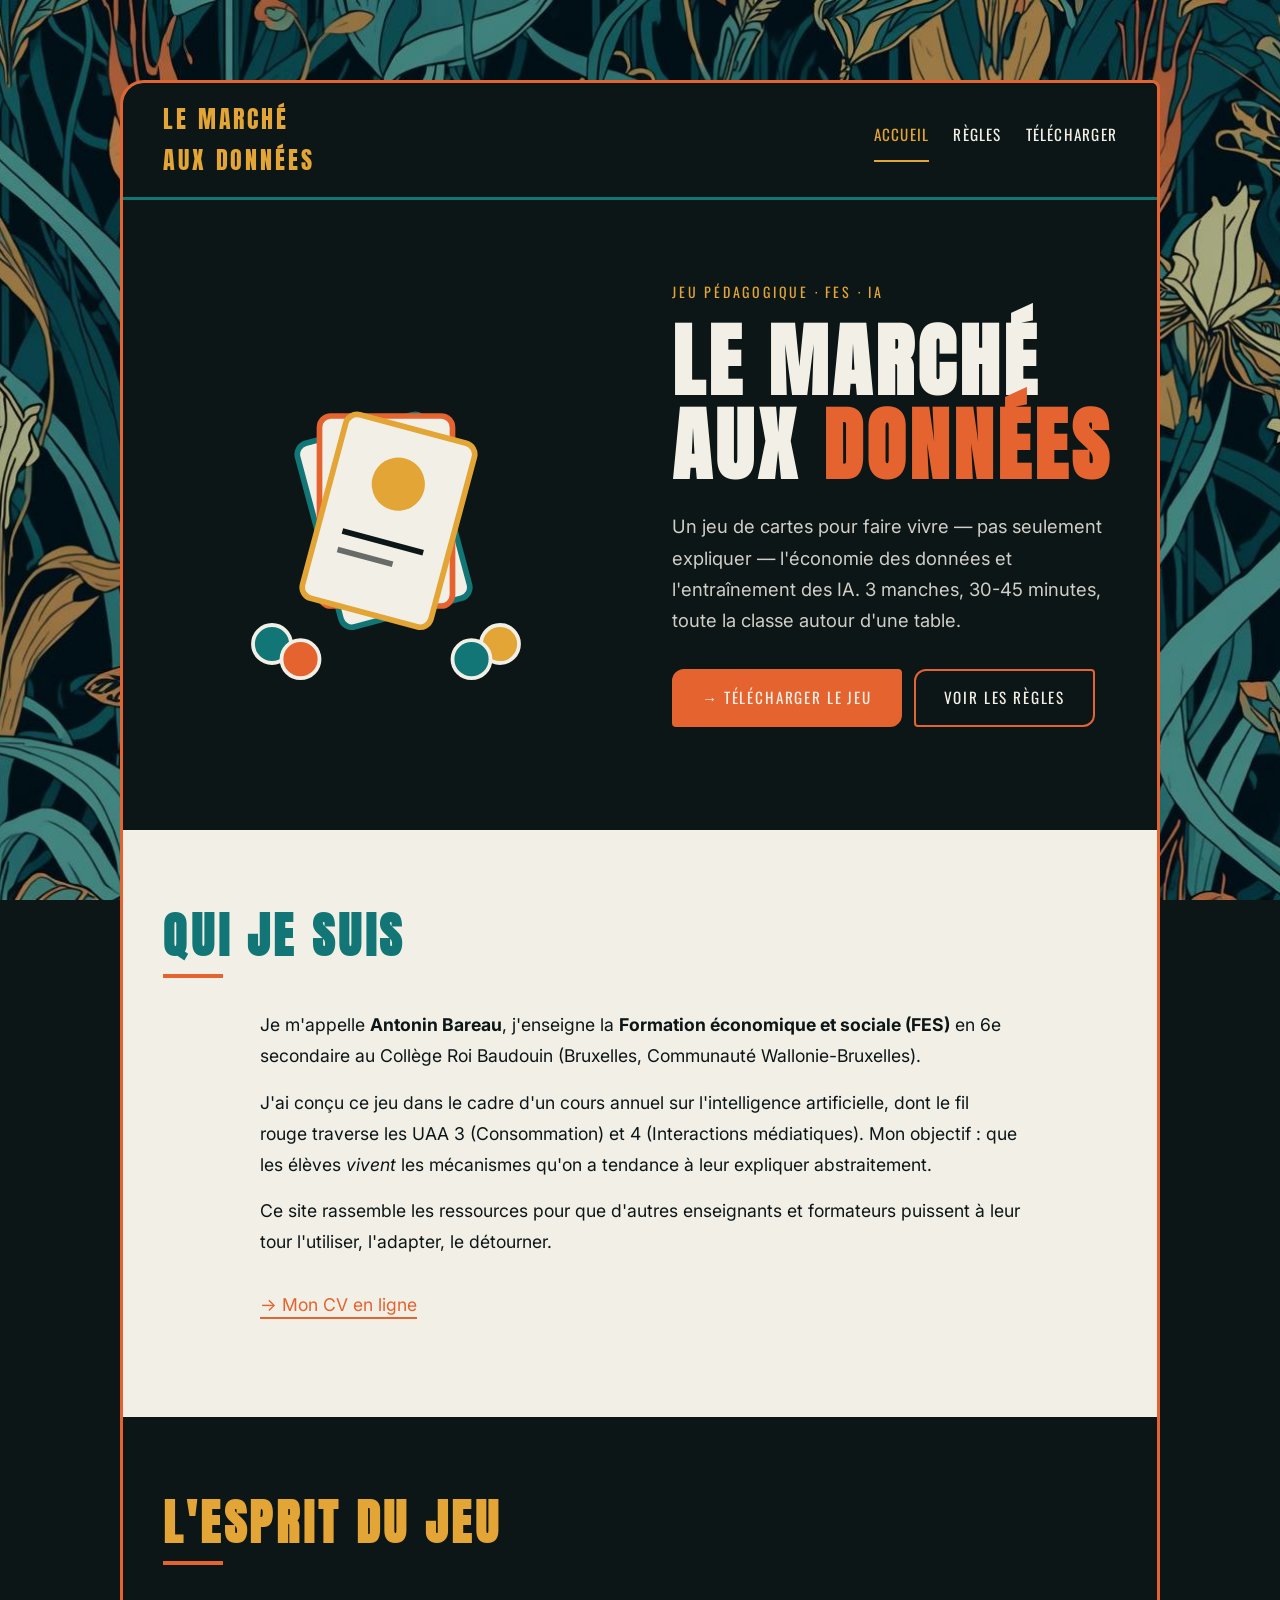
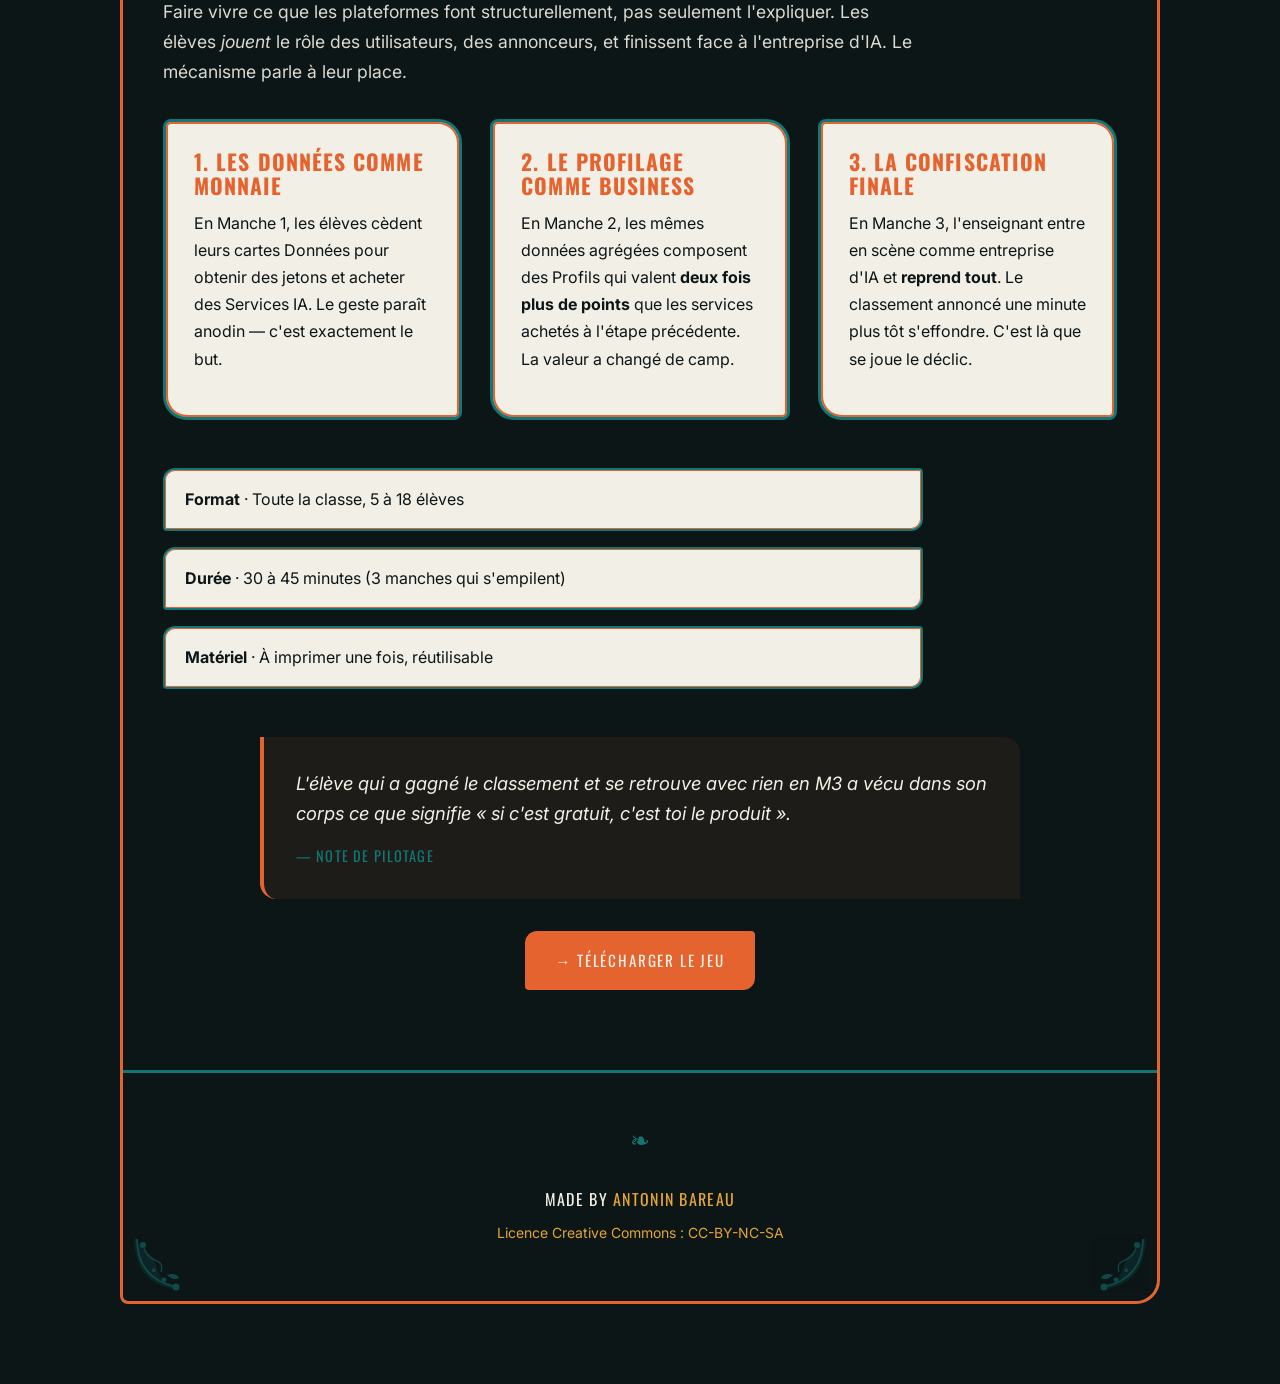
==== index.html @ 691583ef "Initial commit — site vitrine Le marché aux données Site statique HTML/CSS/JS pour partager le jeu p" ====
<!DOCTYPE html>
<html lang="fr">
<head>
  <meta charset="UTF-8">
  <meta name="viewport" content="width=device-width, initial-scale=1.0">
  <title>Le marché aux données — Un jeu pour faire vivre l'économie des données</title>
  <meta name="description" content="Jeu de cartes pédagogique pour faire comprendre aux élèves la collecte de données, le profilage et l'entraînement des IA. Téléchargement libre.">
  <meta name="theme-color" content="#127676">
  <meta property="og:title" content="Le marché aux données">
  <meta property="og:description" content="Un jeu de cartes pour faire vivre l'économie des données et l'entraînement des IA en classe.">
  <link rel="stylesheet" href="assets/css/style.css">
</head>
<body>

<div class="page-frame">

  <!-- Coins ornés Floral Nouveau -->
  <svg class="corner-flourish top-left" viewBox="0 0 100 100" fill="currentColor"><path d="M5,95 Q5,5 95,5 Q70,5 55,20 C40,35 45,55 30,65 Q15,75 5,95 Z" opacity="0.3"/><path d="M10,90 Q10,25 75,10" fill="none" stroke="currentColor" stroke-width="3"/><circle cx="75" cy="10" r="6"/><circle cx="55" cy="22" r="4"/><circle cx="38" cy="38" r="3"/><path d="M20,80 Q25,60 40,55 Q55,50 50,35" fill="none" stroke="currentColor" stroke-width="2"/><circle cx="20" cy="80" r="5"/><path d="M60,30 Q70,20 80,25 Q75,35 60,30 Z"/></svg>
  <svg class="corner-flourish top-right" viewBox="0 0 100 100" fill="currentColor"><path d="M5,95 Q5,5 95,5 Q70,5 55,20 C40,35 45,55 30,65 Q15,75 5,95 Z" opacity="0.3"/><path d="M10,90 Q10,25 75,10" fill="none" stroke="currentColor" stroke-width="3"/><circle cx="75" cy="10" r="6"/><circle cx="55" cy="22" r="4"/><circle cx="38" cy="38" r="3"/><path d="M20,80 Q25,60 40,55 Q55,50 50,35" fill="none" stroke="currentColor" stroke-width="2"/><circle cx="20" cy="80" r="5"/><path d="M60,30 Q70,20 80,25 Q75,35 60,30 Z"/></svg>
  <svg class="corner-flourish bottom-left" viewBox="0 0 100 100" fill="currentColor"><path d="M5,95 Q5,5 95,5 Q70,5 55,20 C40,35 45,55 30,65 Q15,75 5,95 Z" opacity="0.3"/><path d="M10,90 Q10,25 75,10" fill="none" stroke="currentColor" stroke-width="3"/><circle cx="75" cy="10" r="6"/><circle cx="55" cy="22" r="4"/><circle cx="38" cy="38" r="3"/><path d="M20,80 Q25,60 40,55 Q55,50 50,35" fill="none" stroke="currentColor" stroke-width="2"/><circle cx="20" cy="80" r="5"/><path d="M60,30 Q70,20 80,25 Q75,35 60,30 Z"/></svg>
  <svg class="corner-flourish bottom-right" viewBox="0 0 100 100" fill="currentColor"><path d="M5,95 Q5,5 95,5 Q70,5 55,20 C40,35 45,55 30,65 Q15,75 5,95 Z" opacity="0.3"/><path d="M10,90 Q10,25 75,10" fill="none" stroke="currentColor" stroke-width="3"/><circle cx="75" cy="10" r="6"/><circle cx="55" cy="22" r="4"/><circle cx="38" cy="38" r="3"/><path d="M20,80 Q25,60 40,55 Q55,50 50,35" fill="none" stroke="currentColor" stroke-width="2"/><circle cx="20" cy="80" r="5"/><path d="M60,30 Q70,20 80,25 Q75,35 60,30 Z"/></svg>

  <header class="retro-header">
    <div class="retro-logo"><a href="index.html">Le marché<br>aux données</a></div>
    <nav class="retro-nav-links" aria-label="Navigation principale">
      <a href="index.html" class="retro-nav-link active">Accueil</a>
      <a href="regles.html" class="retro-nav-link">Règles</a>
      <a href="telechargements.html" class="retro-nav-link">Télécharger</a>
    </nav>
    <button class="retro-nav-burger" aria-label="Menu" aria-expanded="false">
      <span></span><span></span><span></span>
    </button>
    <nav class="retro-nav-mobile" aria-label="Navigation mobile">
      <a href="index.html" class="retro-nav-link active">Accueil</a>
      <a href="regles.html" class="retro-nav-link">Règles</a>
      <a href="telechargements.html" class="retro-nav-link">Télécharger</a>
    </nav>
  </header>

  <!-- HERO -->
  <section class="retro-hero">
    <div class="retro-hero-inner">
      <div class="retro-hero-visual" aria-hidden="true">
        <svg viewBox="0 0 200 200" xmlns="http://www.w3.org/2000/svg">
          <defs>
            <linearGradient id="cardGrad" x1="0%" y1="0%" x2="100%" y2="100%">
              <stop offset="0%" stop-color="#E4632E"/>
              <stop offset="100%" stop-color="#E3A535"/>
            </linearGradient>
          </defs>
          <!-- Trois cartes en éventail -->
          <g transform="translate(100 110) rotate(-15)">
            <rect x="-35" y="-55" width="70" height="100" rx="6" fill="#F2EFE6" stroke="#127676" stroke-width="3"/>
            <circle cx="0" cy="-25" r="14" fill="#127676"/>
            <rect x="-22" y="5" width="44" height="3" fill="#127676"/>
            <rect x="-22" y="15" width="30" height="3" fill="#127676" opacity="0.6"/>
          </g>
          <g transform="translate(100 105)">
            <rect x="-35" y="-55" width="70" height="100" rx="6" fill="#F2EFE6" stroke="#E4632E" stroke-width="3"/>
            <circle cx="0" cy="-25" r="14" fill="#E4632E"/>
            <rect x="-22" y="5" width="44" height="3" fill="#0D1617"/>
            <rect x="-22" y="15" width="30" height="3" fill="#0D1617" opacity="0.6"/>
          </g>
          <g transform="translate(100 110) rotate(15)">
            <rect x="-35" y="-55" width="70" height="100" rx="6" fill="#F2EFE6" stroke="#E3A535" stroke-width="3"/>
            <circle cx="0" cy="-25" r="14" fill="#E3A535"/>
            <rect x="-22" y="5" width="44" height="3" fill="#0D1617"/>
            <rect x="-22" y="15" width="30" height="3" fill="#0D1617" opacity="0.6"/>
          </g>
          <!-- jetons -->
          <circle cx="40" cy="170" r="10" fill="#127676" stroke="#F2EFE6" stroke-width="2"/>
          <circle cx="55" cy="178" r="10" fill="#E4632E" stroke="#F2EFE6" stroke-width="2"/>
          <circle cx="160" cy="170" r="10" fill="#E3A535" stroke="#F2EFE6" stroke-width="2"/>
          <circle cx="145" cy="178" r="10" fill="#127676" stroke="#F2EFE6" stroke-width="2"/>
        </svg>
      </div>
      <div class="retro-hero-text">
        <p class="retro-hero-eyebrow">Jeu pédagogique · FES · IA</p>
        <h1 class="retro-hero-title">Le marché<br>aux <span>données</span></h1>
        <p class="retro-hero-sub">Un jeu de cartes pour faire vivre — pas seulement expliquer — l'économie des données et l'entraînement des IA. 3 manches, 30-45 minutes, toute la classe autour d'une table.</p>
        <p>
          <a href="telechargements.html" class="retro-btn">→ Télécharger le jeu</a>
          <a href="regles.html" class="retro-btn retro-btn-secondary" style="margin-left: 0.5rem;">Voir les règles</a>
        </p>
      </div>
    </div>
  </section>

  <!-- QUI JE SUIS -->
  <section class="retro-section-light" id="qui">
    <div class="retro-section-inner">
      <h2 class="retro-section-title">Qui je suis</h2>
      <div class="retro-bio">
        <p>Je m'appelle <strong>Antonin Bareau</strong>, j'enseigne la <strong>Formation économique et sociale (FES)</strong> en 6e secondaire au Collège Roi Baudouin (Bruxelles, Communauté Wallonie-Bruxelles).</p>
        <p>J'ai conçu ce jeu dans le cadre d'un cours annuel sur l'intelligence artificielle, dont le fil rouge traverse les UAA 3 (Consommation) et 4 (Interactions médiatiques). Mon objectif&nbsp;: que les élèves <em>vivent</em> les mécanismes qu'on a tendance à leur expliquer abstraitement.</p>
        <p>Ce site rassemble les ressources pour que d'autres enseignants et formateurs puissent à leur tour l'utiliser, l'adapter, le détourner.</p>
        <p class="mt-2"><a href="https://anto-py.github.io/WebCV/" target="_blank" rel="noopener noreferrer">→ Mon CV en ligne</a></p>
      </div>
    </div>
  </section>

  <!-- ESPRIT DU JEU -->
  <section class="retro-section-dark" id="esprit">
    <div class="retro-section-inner">
      <h2 class="retro-section-title">L'esprit du jeu</h2>
      <p style="max-width: 760px; font-size: 1.1rem; opacity: 0.9;">Faire vivre ce que les plateformes font structurellement, pas seulement l'expliquer. Les élèves <em>jouent</em> le rôle des utilisateurs, des annonceurs, et finissent face à l'entreprise d'IA. Le mécanisme parle à leur place.</p>

      <div class="cards-grid">
        <article class="retro-card-secondary">
          <h3>1. Les données comme monnaie</h3>
          <p>En Manche 1, les élèves cèdent leurs cartes Données pour obtenir des jetons et acheter des Services IA. Le geste paraît anodin — c'est exactement le but.</p>
        </article>
        <article class="retro-card-secondary">
          <h3>2. Le profilage comme business</h3>
          <p>En Manche 2, les mêmes données agrégées composent des Profils qui valent <strong>deux fois plus de points</strong> que les services achetés à l'étape précédente. La valeur a changé de camp.</p>
        </article>
        <article class="retro-card-secondary">
          <h3>3. La confiscation finale</h3>
          <p>En Manche 3, l'enseignant entre en scène comme entreprise d'IA et <strong>reprend tout</strong>. Le classement annoncé une minute plus tôt s'effondre. C'est là que se joue le déclic.</p>
        </article>
      </div>

      <div style="margin-top: 3rem; display: grid; grid-template-columns: 1fr; gap: 1rem; max-width: 760px;">
        <div class="retro-card-tertiary"><strong>Format</strong> · Toute la classe, 5 à 18 élèves</div>
        <div class="retro-card-tertiary"><strong>Durée</strong> · 30 à 45 minutes (3 manches qui s'empilent)</div>
        <div class="retro-card-tertiary"><strong>Matériel</strong> · À imprimer une fois, réutilisable</div>
      </div>

      <blockquote class="retro-quote">
        L'élève qui a gagné le classement et se retrouve avec rien en M3 a vécu dans son corps ce que signifie <em>« si c'est gratuit, c'est toi le produit »</em>.
        <cite>— Note de pilotage</cite>
      </blockquote>

      <div class="text-center mt-2">
        <a href="telechargements.html" class="retro-btn">→ Télécharger le jeu</a>
      </div>
    </div>
  </section>

  <footer class="retro-footer">
    <p class="retro-footer-ornament">❧</p>
    <p class="retro-footer-credit">
      Made by <a href="https://www.linkedin.com/in/antonin-bareau/" target="_blank" rel="noopener noreferrer" class="retro-footer-link">Antonin Bareau</a>
    </p>
    <p class="retro-footer-licence">
      <a href="https://creativecommons.org/licenses/by-nc-sa/4.0/" target="_blank" rel="noopener noreferrer" class="retro-footer-link">Licence Creative Commons : CC-BY-NC-SA</a>
    </p>
  </footer>

</div>

<script src="assets/js/main.js"></script>
</body>
</html>
---- assets/css/style.css ----
/* ===========================================================
   Le marché aux données — charte rétrofuturiste (Antonin Bareau)
   =========================================================== */

@import url('https://fonts.googleapis.com/css2?family=Anton&family=Oswald:wght@400;700&family=Inter:wght@400;600&display=swap');

:root {
  --retro-teal:   #127676;
  --retro-orange: #E4632E;
  --retro-jaune:  #E3A535;
  --retro-ink:    #0D1617;
  --retro-paper:  #F2EFE6;
}

* { box-sizing: border-box; margin: 0; padding: 0; }

html { scroll-behavior: smooth; }

body {
  font-family: 'Inter', system-ui, sans-serif;
  font-size: 1rem;
  line-height: 1.7;
  color: var(--retro-ink);
  background-color: var(--retro-ink);
  background-image: url('../img/fond_art_nouveau.jpg');
  background-size: cover;
  background-position: center;
  background-attachment: fixed;
  min-height: 100vh;
}

h1, h2, h3 {
  font-family: 'Anton', 'Oswald', sans-serif;
  text-transform: uppercase;
  letter-spacing: 0.08em;
  line-height: 1.1;
}

a { color: var(--retro-orange); text-decoration: none; }
a:hover { color: var(--retro-jaune); }

p { margin-bottom: 1rem; }

button, a, [role="button"] { min-height: 44px; }

/* ===== Page frame ===== */
.page-frame {
  position: relative;
  background: var(--retro-paper);
  border: 3px solid var(--retro-orange);
  box-shadow: inset 0 0 0 2px var(--retro-teal);
  border-radius: 24px 8px 24px 8px;
  margin: 16px;
  overflow: clip;
}

@media (min-width: 640px) {
  .page-frame { margin: 40px; }
}
@media (min-width: 1024px) {
  .page-frame { margin: 80px 120px; }
}

/* Coins ornés — variante B (Floral Nouveau) */
.corner-flourish {
  position: absolute;
  color: var(--retro-teal);
  opacity: 0.55;
  pointer-events: none;
  width: 36px;
  height: 36px;
  z-index: 2;
}
.corner-flourish.top-left  { top: 8px; left: 8px; }
.corner-flourish.top-right { top: 8px; right: 8px; transform: scaleX(-1); }
.corner-flourish.bottom-left  { bottom: 8px; left: 8px; transform: scaleY(-1); }
.corner-flourish.bottom-right { bottom: 8px; right: 8px; transform: scale(-1); }

@media (min-width: 640px) { .corner-flourish { width: 48px; height: 48px; } }
@media (min-width: 1024px) { .corner-flourish { width: 60px; height: 60px; } }

/* ===== Header sticky ===== */
.retro-header {
  position: sticky;
  top: 0;
  z-index: 100;
  background: var(--retro-ink);
  border-bottom: 3px solid var(--retro-teal);
  padding: 1rem 1.25rem;
  display: flex;
  justify-content: space-between;
  align-items: center;
  flex-wrap: wrap;
  gap: 0.75rem;
}

.retro-logo {
  font-family: 'Anton', sans-serif;
  font-size: 1.25rem;
  color: var(--retro-jaune);
  text-transform: uppercase;
  letter-spacing: 0.12em;
}
.retro-logo a { color: inherit; }

.retro-nav-links {
  display: none;
  gap: 1.5rem;
  align-items: center;
}
.retro-nav-link {
  color: var(--retro-paper);
  font-family: 'Oswald', sans-serif;
  text-transform: uppercase;
  letter-spacing: 0.08em;
  font-size: 0.95rem;
  border-bottom: 2px solid transparent;
  padding: 0.25rem 0;
  transition: color 0.2s, border-color 0.2s;
}
.retro-nav-link:hover,
.retro-nav-link.active { color: var(--retro-jaune); border-bottom-color: var(--retro-jaune); }

.retro-nav-burger {
  display: flex;
  flex-direction: column;
  justify-content: space-around;
  width: 44px;
  height: 44px;
  background: transparent;
  border: 2px solid var(--retro-teal);
  border-radius: 6px;
  padding: 8px;
  cursor: pointer;
}
.retro-nav-burger span {
  display: block;
  height: 2px;
  background: var(--retro-jaune);
  border-radius: 2px;
}

.retro-nav-mobile {
  display: none;
  flex-direction: column;
  width: 100%;
  margin-top: 0.75rem;
  gap: 0.75rem;
  padding-top: 0.75rem;
  border-top: 1px solid rgba(242,239,230,0.15);
}
.retro-nav-mobile.open { display: flex; }
.retro-nav-mobile .retro-nav-link {
  display: block;
  font-size: 1.1rem;
}

@media (min-width: 768px) {
  .retro-header { padding: 1rem 2.5rem; }
  .retro-logo { font-size: 1.5rem; }
  .retro-nav-links { display: flex; }
  .retro-nav-burger, .retro-nav-mobile { display: none !important; }
}

/* ===== Hero ===== */
.retro-hero {
  background: var(--retro-ink);
  color: var(--retro-paper);
  padding: 3rem 1.25rem;
  position: relative;
  overflow: hidden;
}

.retro-hero-inner {
  display: grid;
  grid-template-columns: 1fr;
  gap: 2.5rem;
  align-items: center;
  max-width: 1200px;
  margin: 0 auto;
}

.retro-hero-eyebrow {
  font-family: 'Oswald', sans-serif;
  color: var(--retro-jaune);
  text-transform: uppercase;
  letter-spacing: 0.2em;
  font-size: 0.875rem;
  margin-bottom: 1rem;
}

.retro-hero-title {
  font-family: 'Anton', sans-serif;
  font-size: clamp(2.5rem, 8vw, 5rem);
  color: var(--retro-paper);
  line-height: 1.05;
  margin-bottom: 1.5rem;
  text-transform: uppercase;
  letter-spacing: 0.05em;
}
.retro-hero-title span { color: var(--retro-orange); }

.retro-hero-sub {
  font-size: 1.15rem;
  color: rgba(242,239,230,0.85);
  margin-bottom: 2rem;
  max-width: 36rem;
}

.retro-hero-visual {
  display: flex;
  justify-content: center;
  align-items: center;
  padding: 1rem;
}
.retro-hero-visual svg {
  width: 100%;
  max-width: 380px;
  height: auto;
}

@media (min-width: 1024px) {
  .retro-hero { padding: 5rem 2.5rem; min-height: 70vh; }
  .retro-hero-inner { grid-template-columns: 1fr 1fr; gap: 4rem; }
  .retro-hero-visual { order: -1; }
}

/* ===== Buttons ===== */
.retro-btn {
  display: inline-block;
  font-family: 'Oswald', sans-serif;
  text-transform: uppercase;
  letter-spacing: 0.12em;
  font-size: 0.95rem;
  padding: 0.9rem 1.75rem;
  border-radius: 12px 4px 12px 4px;
  border: 2px solid var(--retro-orange);
  background: var(--retro-orange);
  color: var(--retro-paper);
  cursor: pointer;
  transition: transform 0.2s, box-shadow 0.2s, background 0.2s;
}
.retro-btn:hover {
  background: var(--retro-jaune);
  border-color: var(--retro-jaune);
  color: var(--retro-ink);
  transform: translateY(-2px);
  box-shadow: 0 8px 20px rgba(228,99,46,0.3);
}
.retro-btn-secondary {
  background: transparent;
  color: var(--retro-paper);
}
.retro-btn-secondary:hover {
  background: var(--retro-paper);
  color: var(--retro-ink);
}

/* ===== Sections ===== */
.retro-section-light { background: var(--retro-paper); padding: 4rem 1.25rem; }
.retro-section-dark  { background: var(--retro-ink); padding: 4rem 1.25rem; color: var(--retro-paper); }

@media (min-width: 1024px) {
  .retro-section-light, .retro-section-dark { padding: 5rem 2.5rem; }
}

.retro-section-inner { max-width: 1100px; margin: 0 auto; }

.retro-section-title {
  font-family: 'Anton', sans-serif;
  font-size: clamp(1.8rem, 5vw, 3rem);
  text-transform: uppercase;
  letter-spacing: 0.08em;
  margin-bottom: 2rem;
  position: relative;
  color: var(--retro-teal);
}
.retro-section-dark .retro-section-title { color: var(--retro-jaune); }
.retro-section-title::after {
  content: '';
  display: block;
  width: 60px;
  height: 4px;
  background: var(--retro-orange);
  margin-top: 0.75rem;
}

/* ===== Cards ===== */
.cards-grid {
  display: grid;
  grid-template-columns: 1fr;
  gap: 1.25rem;
  margin-top: 2rem;
}
@media (min-width: 640px) {
  .cards-grid { grid-template-columns: repeat(2, 1fr); }
}
@media (min-width: 1024px) {
  .cards-grid { grid-template-columns: repeat(3, 1fr); gap: 1.75rem; }
}

.retro-card-secondary {
  background: var(--retro-paper);
  border: 3px solid var(--retro-teal);
  border-radius: 8px 24px 8px 24px;
  box-shadow: inset 0 0 0 2px var(--retro-orange);
  padding: 1.75rem;
  transition: transform 0.25s ease, box-shadow 0.25s ease;
  color: var(--retro-ink);
}
.retro-card-secondary:hover {
  transform: translateY(-4px);
  box-shadow: inset 0 0 0 2px var(--retro-orange), 0 12px 32px rgba(18,118,118,0.25);
}
.retro-card-secondary h3 {
  font-family: 'Oswald', sans-serif;
  color: var(--retro-orange);
  font-size: 1.35rem;
  margin-bottom: 0.75rem;
  letter-spacing: 0.05em;
}

.retro-card-tertiary {
  background: var(--retro-paper);
  border: 2px solid var(--retro-teal);
  border-radius: 12px 4px 12px 4px;
  box-shadow: inset 0 0 0 1px var(--retro-orange);
  padding: 1rem 1.25rem;
  color: var(--retro-ink);
}

/* ===== Citation ===== */
.retro-quote {
  margin: 3rem auto 0;
  max-width: 760px;
  padding: 2rem;
  border-left: 4px solid var(--retro-orange);
  background: rgba(18,118,118,0.05);
  font-family: 'Inter', sans-serif;
  font-size: 1.15rem;
  font-style: italic;
  line-height: 1.6;
  color: var(--retro-ink);
  border-radius: 0 16px 0 16px;
}
.retro-section-dark .retro-quote {
  color: var(--retro-paper);
  background: rgba(228,99,46,0.08);
}
.retro-quote cite {
  display: block;
  margin-top: 1rem;
  font-family: 'Oswald', sans-serif;
  font-style: normal;
  text-transform: uppercase;
  letter-spacing: 0.08em;
  font-size: 0.9rem;
  color: var(--retro-teal);
}

/* ===== Bio ===== */
.retro-bio {
  max-width: 760px;
  margin: 0 auto;
  font-size: 1.1rem;
  line-height: 1.75;
}
.retro-bio a {
  border-bottom: 2px solid var(--retro-orange);
  padding-bottom: 2px;
}

/* ===== Tables ===== */
.retro-table-wrap { overflow-x: auto; margin: 1.5rem 0 2rem; }
.retro-table {
  width: 100%;
  border-collapse: collapse;
  min-width: 480px;
  font-size: 0.95rem;
  background: var(--retro-paper);
  border: 2px solid var(--retro-teal);
  border-radius: 8px;
  overflow: hidden;
}
.retro-table th, .retro-table td {
  padding: 0.75rem 1rem;
  text-align: left;
  border-bottom: 1px solid rgba(18,118,118,0.2);
  vertical-align: top;
}
.retro-table th {
  background: var(--retro-teal);
  color: var(--retro-paper);
  font-family: 'Oswald', sans-serif;
  text-transform: uppercase;
  letter-spacing: 0.05em;
  font-size: 0.85rem;
}
.retro-table tr:last-child td { border-bottom: none; }
.retro-table tr:nth-child(even) td { background: rgba(18,118,118,0.05); }

/* ===== Règles — sections numérotées ===== */
.rules-block {
  margin: 2.5rem 0;
  padding: 1.5rem 1.75rem;
  background: var(--retro-paper);
  border-left: 5px solid var(--retro-orange);
  border-radius: 0 16px 0 16px;
}
.rules-block h3 {
  font-family: 'Anton', sans-serif;
  color: var(--retro-teal);
  font-size: 1.5rem;
  letter-spacing: 0.05em;
  margin-bottom: 1rem;
  text-transform: uppercase;
}
.rules-block h4 {
  font-family: 'Oswald', sans-serif;
  color: var(--retro-orange);
  font-size: 1.1rem;
  text-transform: uppercase;
  letter-spacing: 0.05em;
  margin: 1.25rem 0 0.5rem;
}
.rules-block ul, .rules-block ol {
  margin: 0.75rem 0 1rem 1.5rem;
}
.rules-block li { margin-bottom: 0.4rem; }

.rules-toc {
  background: rgba(18,118,118,0.07);
  border: 2px solid var(--retro-teal);
  border-radius: 16px 4px 16px 4px;
  padding: 1.25rem 1.5rem;
  margin: 2rem 0;
}
.rules-toc h3 {
  font-family: 'Oswald', sans-serif;
  text-transform: uppercase;
  color: var(--retro-teal);
  font-size: 1rem;
  letter-spacing: 0.1em;
  margin-bottom: 0.75rem;
}
.rules-toc ol { margin-left: 1.5rem; }
.rules-toc a { color: var(--retro-ink); border-bottom: 1px dashed var(--retro-orange); }
.rules-toc a:hover { color: var(--retro-orange); }

/* ===== Téléchargements ===== */
.downloads-grid {
  display: grid;
  grid-template-columns: 1fr;
  gap: 1.5rem;
  margin-top: 2rem;
}
@media (min-width: 768px) {
  .downloads-grid { grid-template-columns: repeat(3, 1fr); }
}

.download-card {
  background: var(--retro-paper);
  border: 3px solid var(--retro-teal);
  border-radius: 8px 24px 8px 24px;
  box-shadow: inset 0 0 0 2px var(--retro-orange);
  padding: 1.75rem;
  display: flex;
  flex-direction: column;
  gap: 1rem;
  transition: transform 0.25s ease, box-shadow 0.25s ease;
}
.download-card:hover {
  transform: translateY(-4px);
  box-shadow: inset 0 0 0 2px var(--retro-orange), 0 12px 32px rgba(18,118,118,0.25);
}
.download-card .dl-icon {
  font-size: 2.5rem;
  color: var(--retro-orange);
}
.download-card h3 {
  font-family: 'Oswald', sans-serif;
  color: var(--retro-teal);
  font-size: 1.25rem;
  text-transform: uppercase;
  letter-spacing: 0.05em;
}
.download-card p { flex: 1; font-size: 0.95rem; }
.download-card .dl-meta {
  font-size: 0.825rem;
  color: rgba(13,22,23,0.7);
  font-family: 'Oswald', sans-serif;
  letter-spacing: 0.05em;
  text-transform: uppercase;
}

.downloads-notice {
  margin-top: 2.5rem;
  padding: 1rem 1.25rem;
  background: rgba(228,99,46,0.08);
  border-left: 4px solid var(--retro-orange);
  border-radius: 0 12px 0 12px;
  font-size: 0.95rem;
}

/* ===== Séparateur ===== */
.retro-separator {
  display: flex;
  align-items: center;
  gap: 16px;
  margin: 2.5rem 0;
  color: var(--retro-teal);
  font-size: 1.5rem;
}
.retro-separator::before,
.retro-separator::after {
  content: '';
  flex: 1;
  height: 2px;
  background: linear-gradient(90deg, transparent, var(--retro-teal) 20%, var(--retro-teal) 80%, transparent);
}

/* ===== Footer ===== */
.retro-footer {
  background: var(--retro-ink);
  border-top: 3px solid var(--retro-teal);
  padding: 3rem 1.5rem 2.5rem;
  color: var(--retro-paper);
  text-align: center;
}
.retro-footer-ornament { color: var(--retro-teal); font-size: 1.5rem; margin-bottom: 1.5rem; }
.retro-footer-credit {
  font-family: 'Oswald', sans-serif;
  text-transform: uppercase;
  letter-spacing: 0.08em;
  margin-bottom: 0.5rem;
}
.retro-footer-licence {
  font-family: 'Inter', sans-serif;
  font-size: 0.875rem;
  color: rgba(242,239,230,0.6);
}
.retro-footer-link {
  color: var(--retro-jaune);
  text-decoration: none;
  border-bottom: 1px solid transparent;
  transition: border-color 0.2s;
}
.retro-footer-link:hover { border-bottom-color: var(--retro-jaune); }

/* ===== Utilitaires ===== */
.text-center { text-align: center; }
.mt-2 { margin-top: 2rem; }
.mb-2 { margin-bottom: 2rem; }
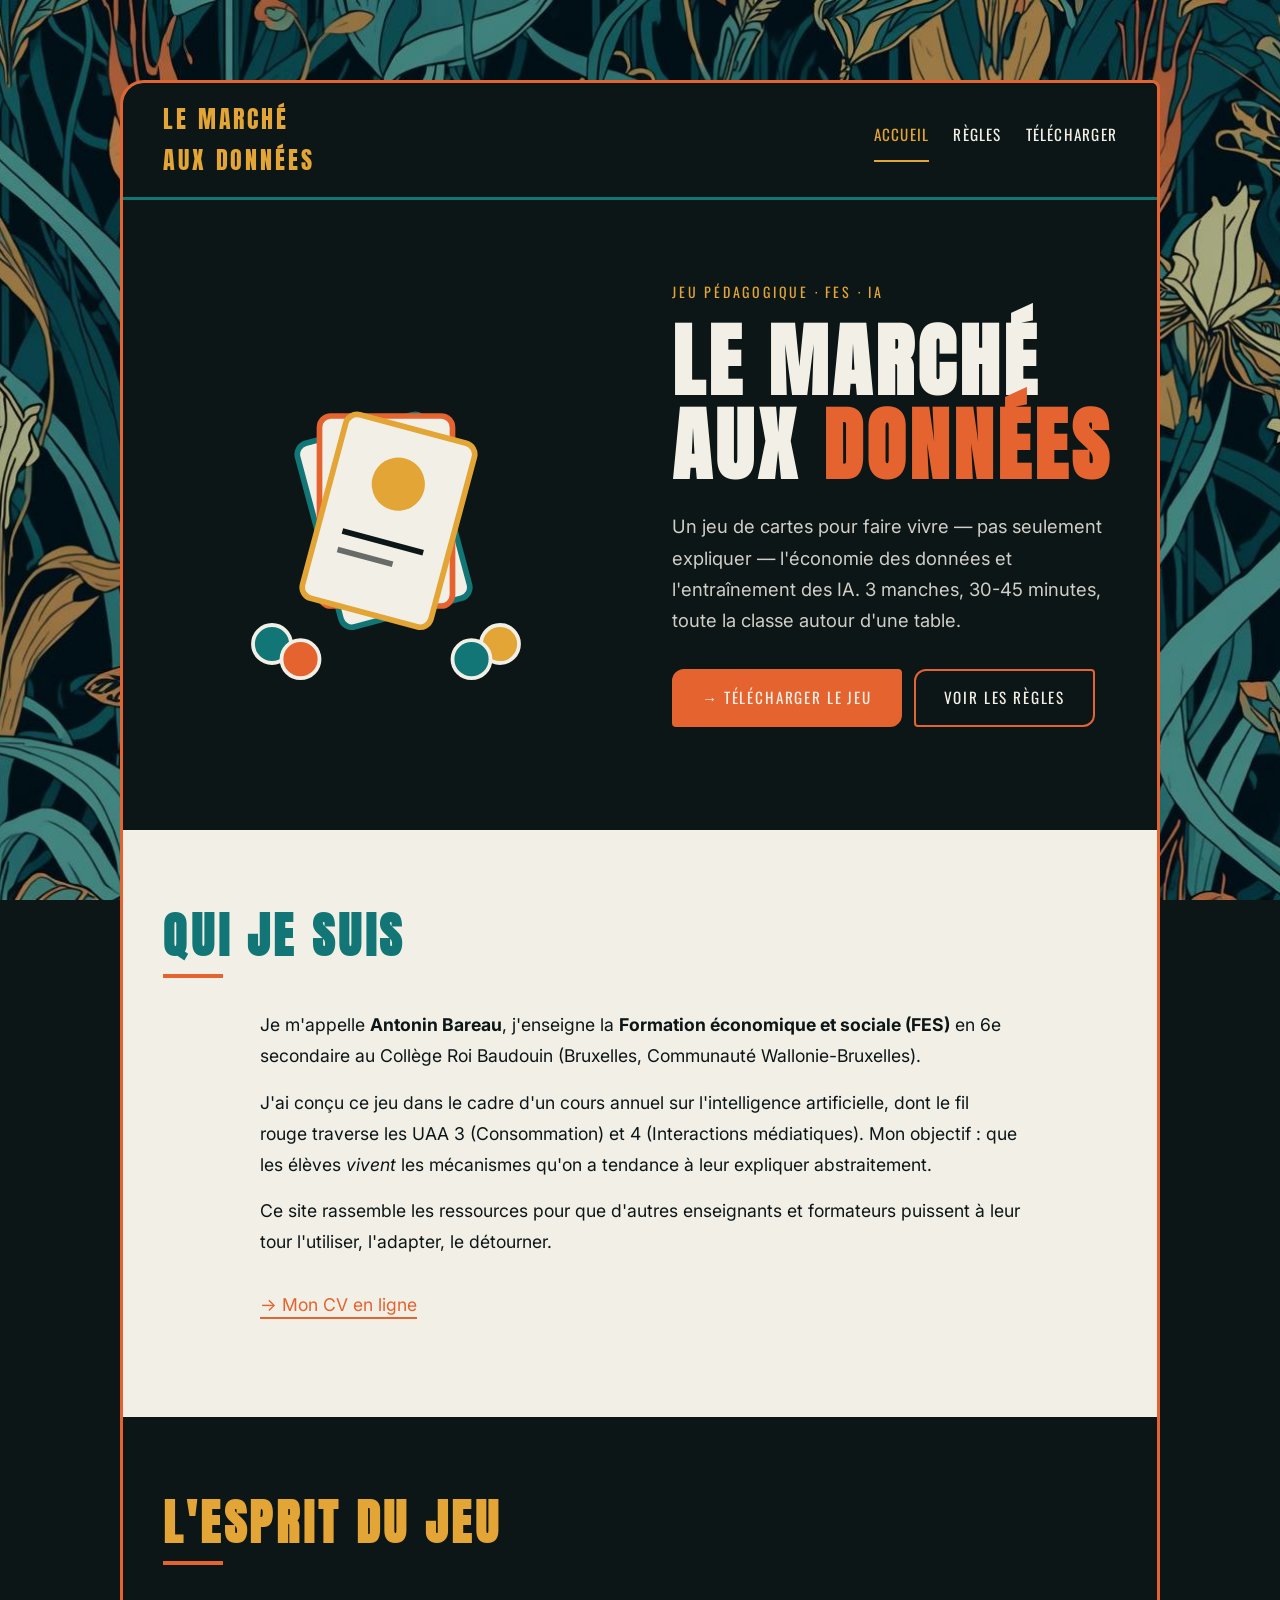
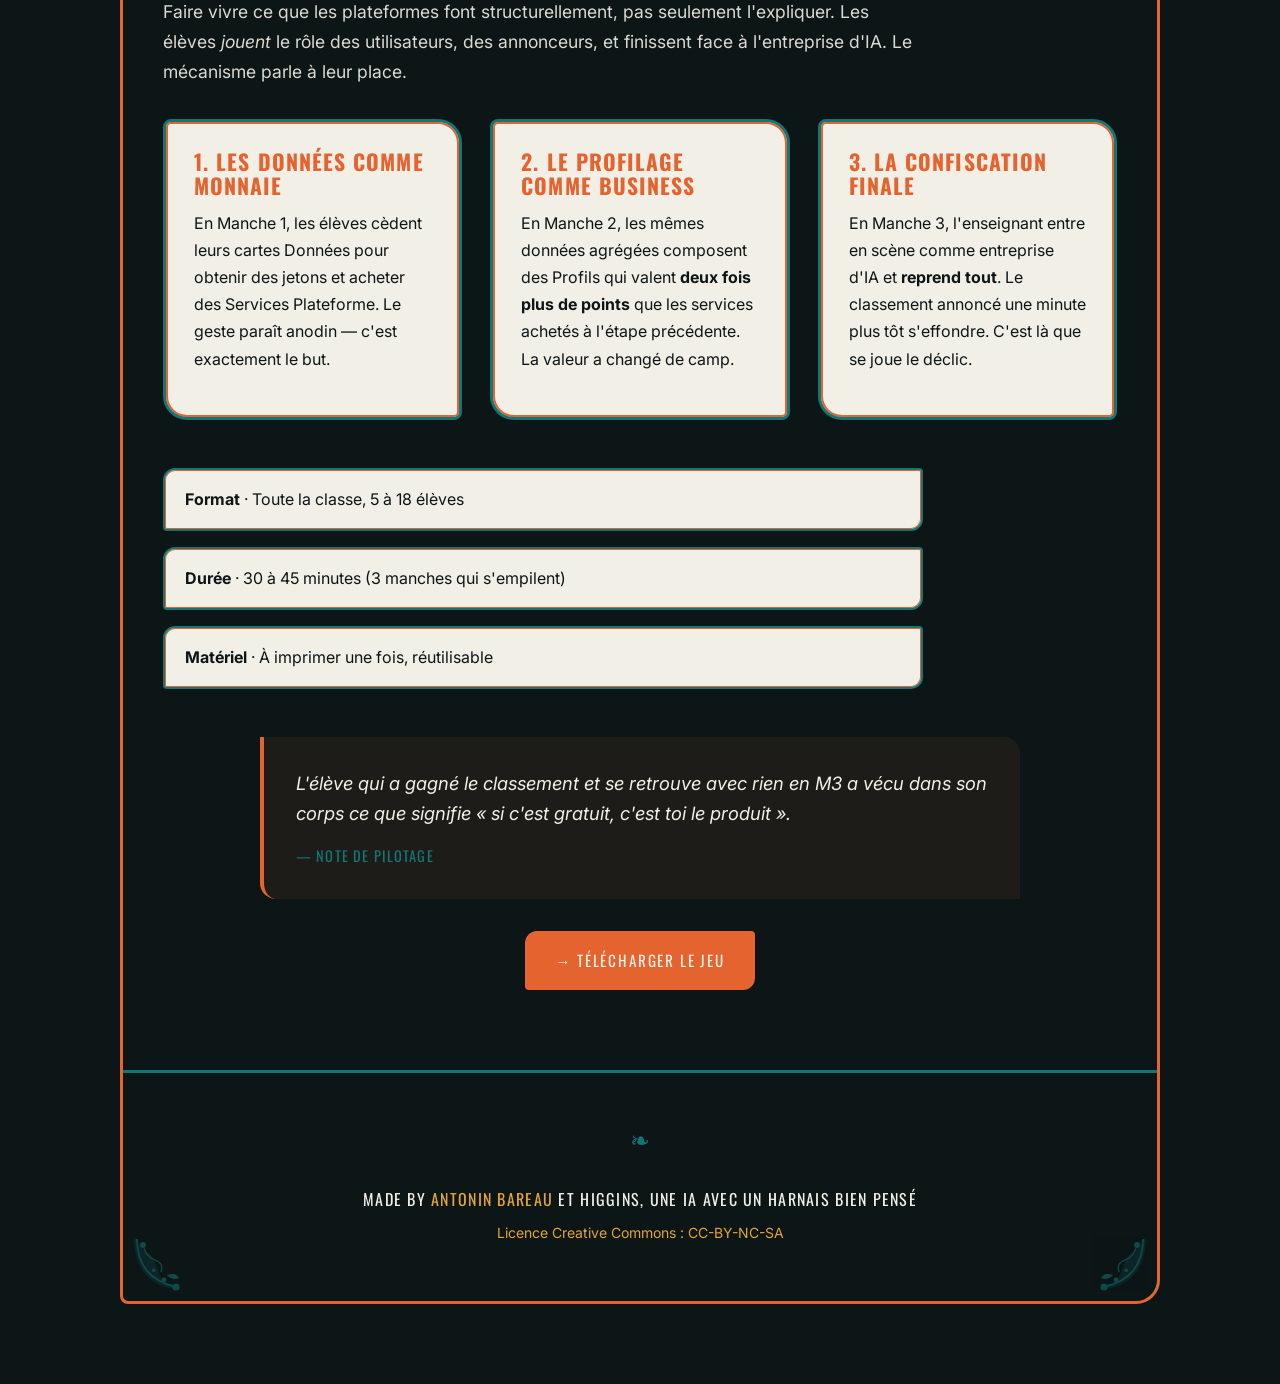
==== commit b9b00436: "Sync v2 du jeu : matériel à jour + téléchargements complets - Règles & manuel synchronisés v2 : 60 c" ====
--- a/index.html
+++ b/index.html
@@ -108,7 +108,7 @@
       <div class="cards-grid">
         <article class="retro-card-secondary">
           <h3>1. Les données comme monnaie</h3>
-          <p>En Manche 1, les élèves cèdent leurs cartes Données pour obtenir des jetons et acheter des Services IA. Le geste paraît anodin — c'est exactement le but.</p>
+          <p>En Manche 1, les élèves cèdent leurs cartes Données pour obtenir des jetons et acheter des Services Plateforme. Le geste paraît anodin — c'est exactement le but.</p>
         </article>
         <article class="retro-card-secondary">
           <h3>2. Le profilage comme business</h3>
@@ -140,7 +140,7 @@
   <footer class="retro-footer">
     <p class="retro-footer-ornament">❧</p>
     <p class="retro-footer-credit">
-      Made by <a href="https://www.linkedin.com/in/antonin-bareau/" target="_blank" rel="noopener noreferrer" class="retro-footer-link">Antonin Bareau</a>
+      Made by <a href="https://www.linkedin.com/in/antonin-bareau/" target="_blank" rel="noopener noreferrer" class="retro-footer-link">Antonin Bareau</a> et Higgins, une IA avec un harnais bien pensé
     </p>
     <p class="retro-footer-licence">
       <a href="https://creativecommons.org/licenses/by-nc-sa/4.0/" target="_blank" rel="noopener noreferrer" class="retro-footer-link">Licence Creative Commons : CC-BY-NC-SA</a>
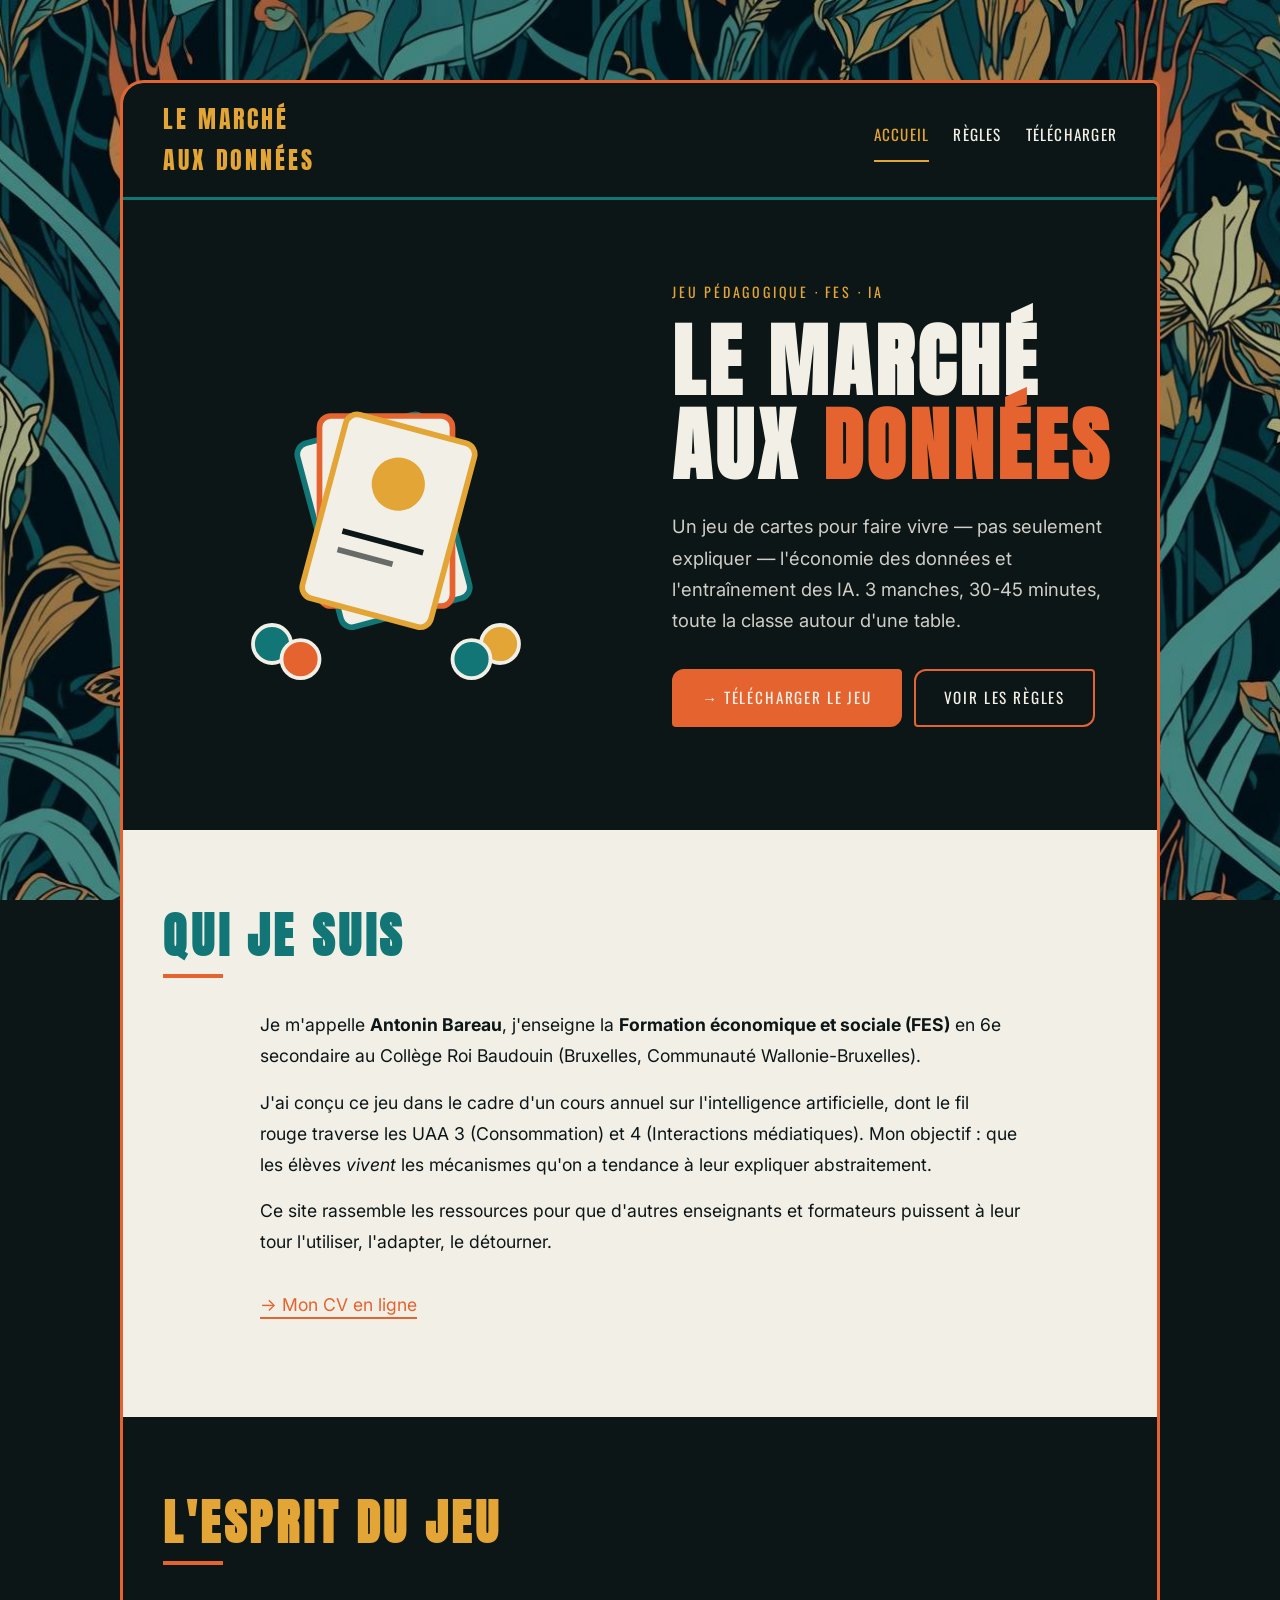
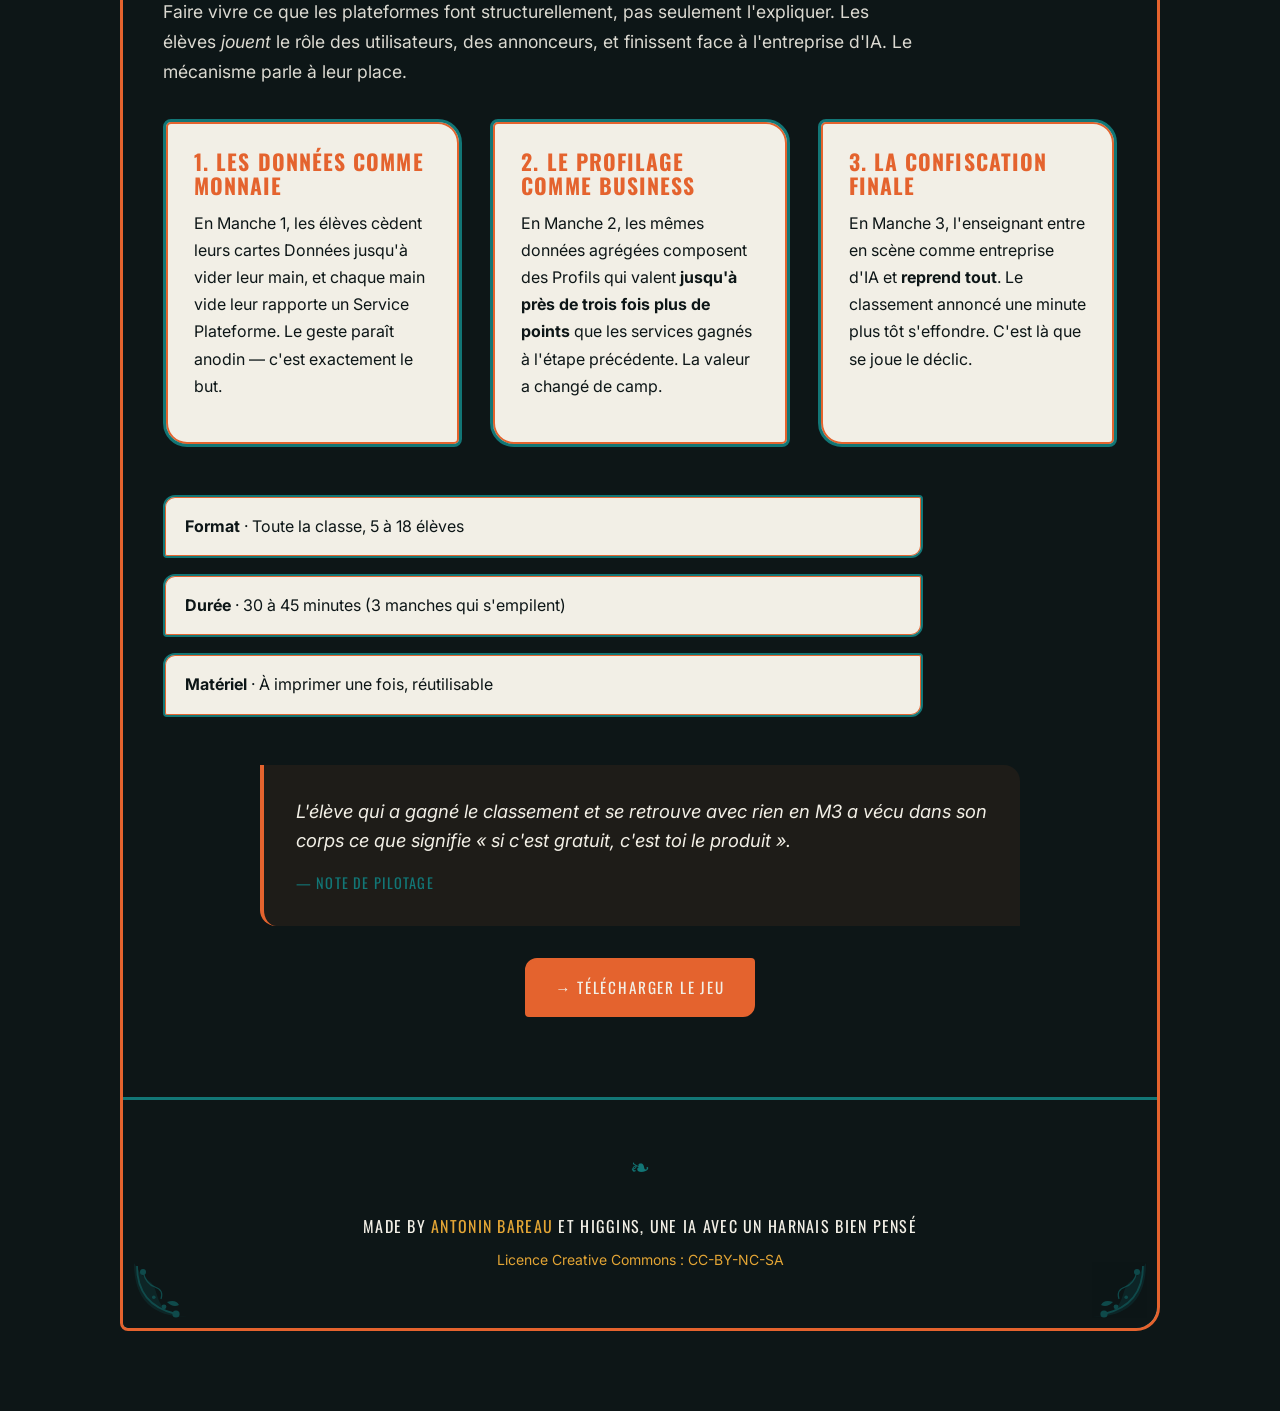
==== commit 939f1c6e: "Passage v3 du jeu : fin des jetons, Profils à 4/6/8 pts, jokers en M2 - Règles, accueil et télécharg" ====
--- a/index.html
+++ b/index.html
@@ -108,11 +108,11 @@
       <div class="cards-grid">
         <article class="retro-card-secondary">
           <h3>1. Les données comme monnaie</h3>
-          <p>En Manche 1, les élèves cèdent leurs cartes Données pour obtenir des jetons et acheter des Services Plateforme. Le geste paraît anodin — c'est exactement le but.</p>
+          <p>En Manche 1, les élèves cèdent leurs cartes Données jusqu'à vider leur main, et chaque main vide leur rapporte un Service Plateforme. Le geste paraît anodin — c'est exactement le but.</p>
         </article>
         <article class="retro-card-secondary">
           <h3>2. Le profilage comme business</h3>
-          <p>En Manche 2, les mêmes données agrégées composent des Profils qui valent <strong>deux fois plus de points</strong> que les services achetés à l'étape précédente. La valeur a changé de camp.</p>
+          <p>En Manche 2, les mêmes données agrégées composent des Profils qui valent <strong>jusqu'à près de trois fois plus de points</strong> que les services gagnés à l'étape précédente. La valeur a changé de camp.</p>
         </article>
         <article class="retro-card-secondary">
           <h3>3. La confiscation finale</h3>
